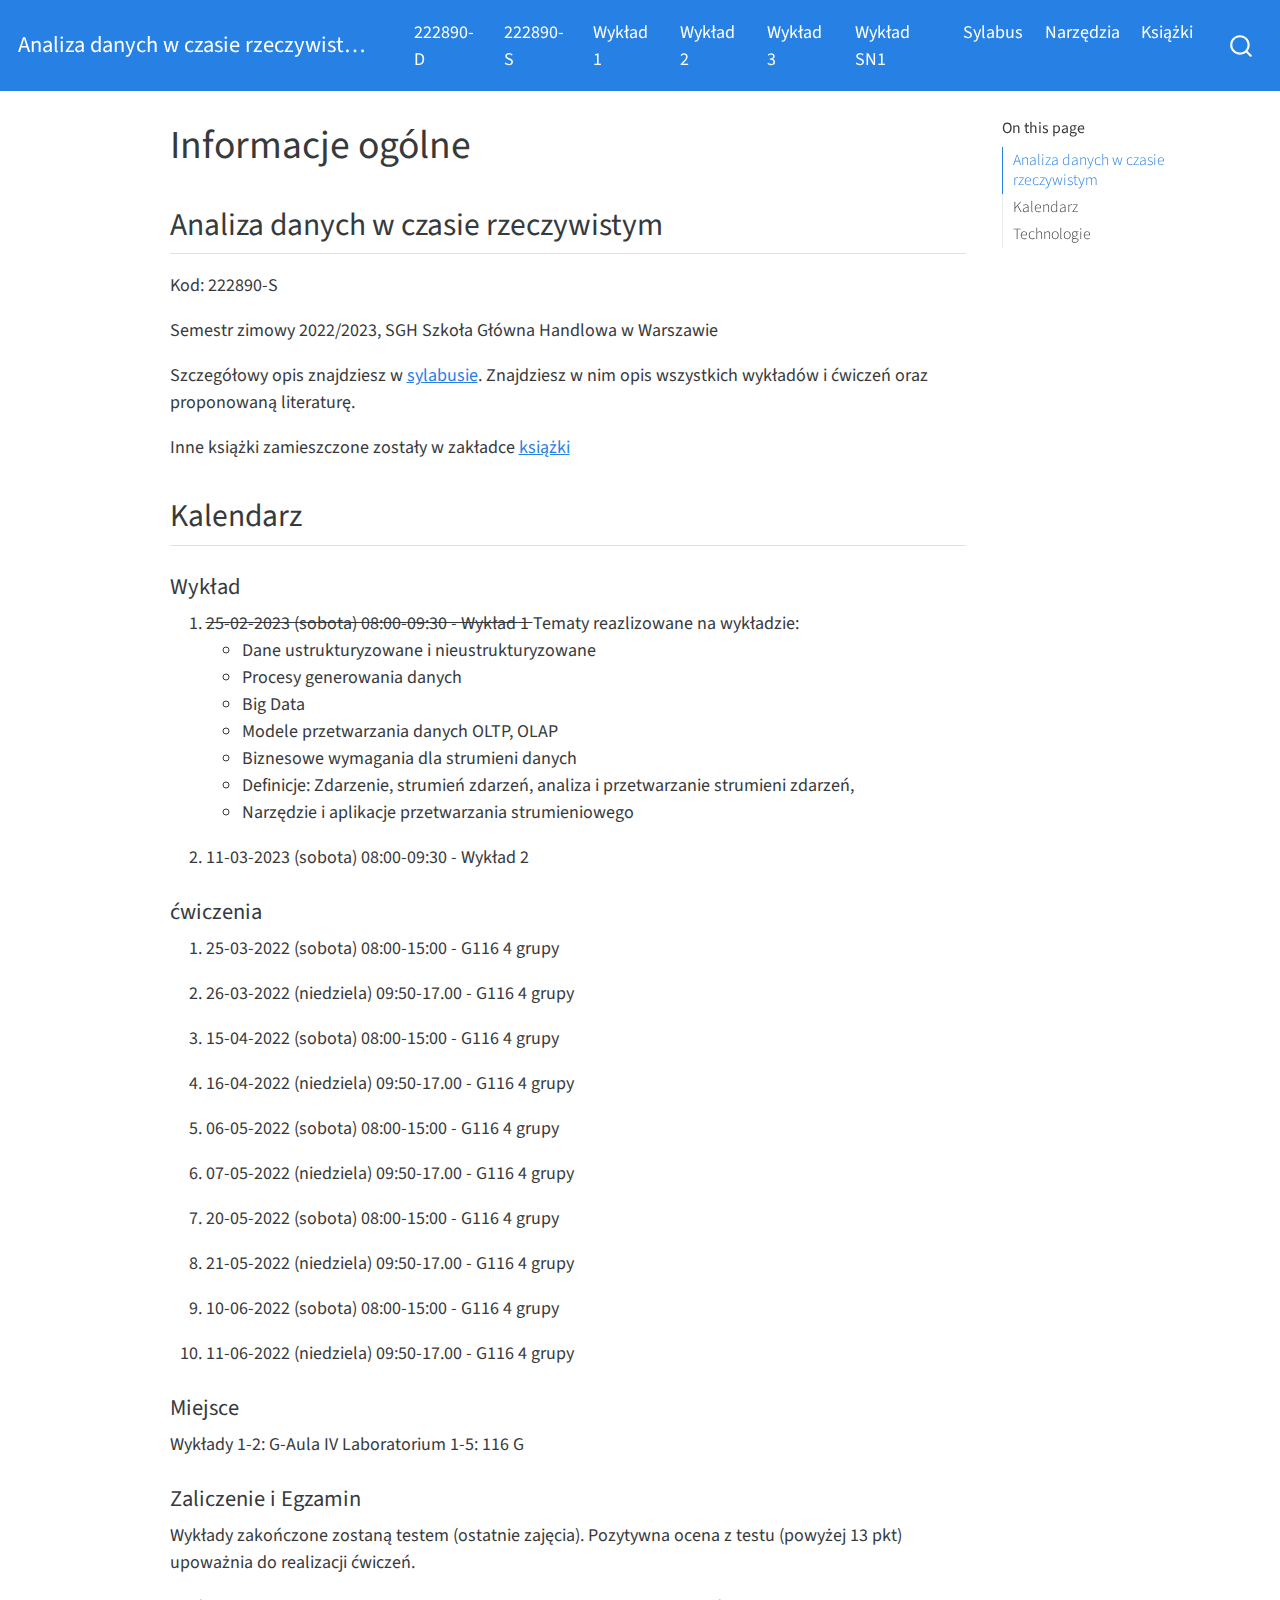
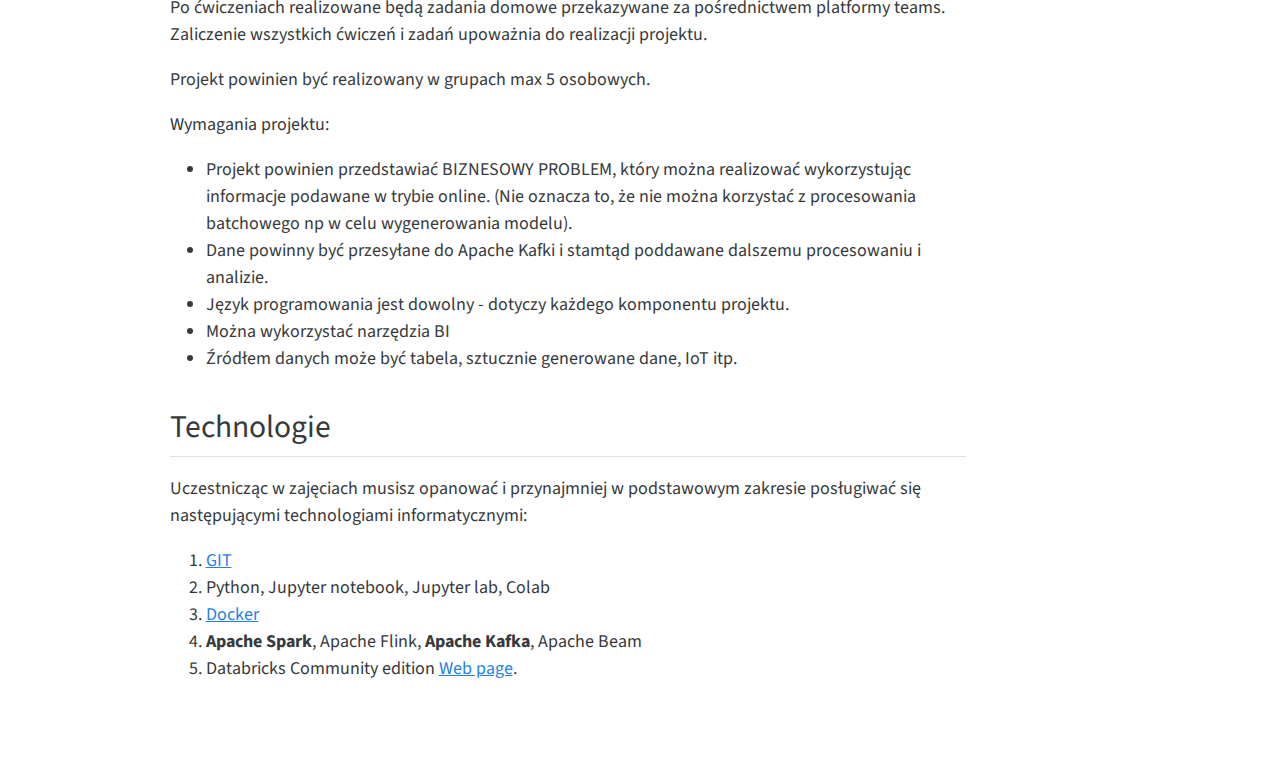
==== docs/indexS.html @ 3bc36400 "lecture3 i 2s" ====
<!DOCTYPE html>
<html xmlns="http://www.w3.org/1999/xhtml" lang="en" xml:lang="en"><head>

<meta charset="utf-8">
<meta name="generator" content="quarto-1.2.335">

<meta name="viewport" content="width=device-width, initial-scale=1.0, user-scalable=yes">


<title>Analiza danych w czasie rzeczywistym - Informacje ogólne</title>
<style>
code{white-space: pre-wrap;}
span.smallcaps{font-variant: small-caps;}
div.columns{display: flex; gap: min(4vw, 1.5em);}
div.column{flex: auto; overflow-x: auto;}
div.hanging-indent{margin-left: 1.5em; text-indent: -1.5em;}
ul.task-list{list-style: none;}
ul.task-list li input[type="checkbox"] {
  width: 0.8em;
  margin: 0 0.8em 0.2em -1.6em;
  vertical-align: middle;
}
</style>


<script src="site_libs/quarto-nav/quarto-nav.js"></script>
<script src="site_libs/quarto-nav/headroom.min.js"></script>
<script src="site_libs/clipboard/clipboard.min.js"></script>
<script src="site_libs/quarto-search/autocomplete.umd.js"></script>
<script src="site_libs/quarto-search/fuse.min.js"></script>
<script src="site_libs/quarto-search/quarto-search.js"></script>
<meta name="quarto:offset" content="./">
<script src="site_libs/quarto-html/quarto.js"></script>
<script src="site_libs/quarto-html/popper.min.js"></script>
<script src="site_libs/quarto-html/tippy.umd.min.js"></script>
<script src="site_libs/quarto-html/anchor.min.js"></script>
<link href="site_libs/quarto-html/tippy.css" rel="stylesheet">
<link href="site_libs/quarto-html/quarto-syntax-highlighting.css" rel="stylesheet" id="quarto-text-highlighting-styles">
<script src="site_libs/bootstrap/bootstrap.min.js"></script>
<link href="site_libs/bootstrap/bootstrap-icons.css" rel="stylesheet">
<link href="site_libs/bootstrap/bootstrap.min.css" rel="stylesheet" id="quarto-bootstrap" data-mode="light">
<script id="quarto-search-options" type="application/json">{
  "location": "navbar",
  "copy-button": false,
  "collapse-after": 3,
  "panel-placement": "end",
  "type": "overlay",
  "limit": 20,
  "language": {
    "search-no-results-text": "No results",
    "search-matching-documents-text": "matching documents",
    "search-copy-link-title": "Copy link to search",
    "search-hide-matches-text": "Hide additional matches",
    "search-more-match-text": "more match in this document",
    "search-more-matches-text": "more matches in this document",
    "search-clear-button-title": "Clear",
    "search-detached-cancel-button-title": "Cancel",
    "search-submit-button-title": "Submit"
  }
}</script>


<link rel="stylesheet" href="style.css">
</head>

<body class="nav-fixed">

<div id="quarto-search-results"></div>
  <header id="quarto-header" class="headroom fixed-top">
    <nav class="navbar navbar-expand-lg navbar-dark ">
      <div class="navbar-container container-fluid">
      <div class="navbar-brand-container">
    <a class="navbar-brand" href="./index.html">
    <span class="navbar-title">Analiza danych w czasie rzeczywistym</span>
    </a>
  </div>
          <button class="navbar-toggler" type="button" data-bs-toggle="collapse" data-bs-target="#navbarCollapse" aria-controls="navbarCollapse" aria-expanded="false" aria-label="Toggle navigation" onclick="if (window.quartoToggleHeadroom) { window.quartoToggleHeadroom(); }">
  <span class="navbar-toggler-icon"></span>
</button>
          <div class="collapse navbar-collapse" id="navbarCollapse">
            <ul class="navbar-nav navbar-nav-scroll me-auto">
  <li class="nav-item">
    <a class="nav-link" href="./index.html">
 <span class="menu-text">222890-D</span></a>
  </li>  
  <li class="nav-item">
    <a class="nav-link active" href="./indexS.html" aria-current="page">
 <span class="menu-text">222890-S</span></a>
  </li>  
  <li class="nav-item">
    <a class="nav-link" href="./wyklad1.html">
 <span class="menu-text">Wykład 1</span></a>
  </li>  
  <li class="nav-item">
    <a class="nav-link" href="./wyklad2.html">
 <span class="menu-text">Wykład 2</span></a>
  </li>  
  <li class="nav-item">
    <a class="nav-link" href="./wyklad3.html">
 <span class="menu-text">Wykład 3</span></a>
  </li>  
  <li class="nav-item">
    <a class="nav-link" href="./wyklad1S.html">
 <span class="menu-text">Wykład SN1</span></a>
  </li>  
  <li class="nav-item">
    <a class="nav-link" href="./sylabus.html">
 <span class="menu-text">Sylabus</span></a>
  </li>  
  <li class="nav-item">
    <a class="nav-link" href="./info.html">
 <span class="menu-text">Narzędzia</span></a>
  </li>  
  <li class="nav-item">
    <a class="nav-link" href="./ksiazki.html">
 <span class="menu-text">Książki</span></a>
  </li>  
</ul>
              <div id="quarto-search" class="" title="Search"></div>
          </div> <!-- /navcollapse -->
      </div> <!-- /container-fluid -->
    </nav>
</header>
<!-- content -->
<div id="quarto-content" class="quarto-container page-columns page-rows-contents page-layout-article page-navbar">
<!-- sidebar -->
<!-- margin-sidebar -->
    <div id="quarto-margin-sidebar" class="sidebar margin-sidebar">
        <nav id="TOC" role="doc-toc" class="toc-active">
    <h2 id="toc-title">On this page</h2>
   
  <ul>
  <li><a href="#analiza-danych-w-czasie-rzeczywistym" id="toc-analiza-danych-w-czasie-rzeczywistym" class="nav-link active" data-scroll-target="#analiza-danych-w-czasie-rzeczywistym">Analiza danych w czasie rzeczywistym</a></li>
  <li><a href="#kalendarz" id="toc-kalendarz" class="nav-link" data-scroll-target="#kalendarz">Kalendarz</a></li>
  <li><a href="#technologie" id="toc-technologie" class="nav-link" data-scroll-target="#technologie">Technologie</a></li>
  </ul>
</nav>
    </div>
<!-- main -->
<main class="content" id="quarto-document-content">

<header id="title-block-header" class="quarto-title-block default">
<div class="quarto-title">
<h1 class="title">Informacje ogólne</h1>
</div>



<div class="quarto-title-meta">

    
  
    
  </div>
  

</header>

<section id="analiza-danych-w-czasie-rzeczywistym" class="level2">
<h2 class="anchored" data-anchor-id="analiza-danych-w-czasie-rzeczywistym">Analiza danych w czasie rzeczywistym</h2>
<p>Kod: 222890-S</p>
<p>Semestr zimowy 2022/2023, SGH Szkoła Główna Handlowa w Warszawie</p>
<p>Szczegółowy opis znajdziesz w <a href="./RTA_2023/sylabus">sylabusie</a>. Znajdziesz w nim opis wszystkich wykładów i ćwiczeń oraz proponowaną literaturę.</p>
<p>Inne książki zamieszczone zostały w zakładce <a href="./RTA_2023/ksiazki">książki</a></p>
</section>
<section id="kalendarz" class="level2">
<h2 class="anchored" data-anchor-id="kalendarz">Kalendarz</h2>
<section id="wykład" class="level4">
<h4 class="anchored" data-anchor-id="wykład">Wykład</h4>
<ol type="1">
<li><del>
25-02-2023 (sobota) 08:00-09:30 - Wykład 1
</del>
Tematy reazlizowane na wykładzie:
<ul>
<li>Dane ustrukturyzowane i nieustrukturyzowane</li>
<li>Procesy generowania danych</li>
<li>Big Data</li>
<li>Modele przetwarzania danych OLTP, OLAP</li>
<li>Biznesowe wymagania dla strumieni danych</li>
<li>Definicje: Zdarzenie, strumień zdarzeń, analiza i przetwarzanie strumieni zdarzeń,</li>
<li>Narzędzie i aplikacje przetwarzania strumieniowego</li>
</ul></li>
<li>11-03-2023 (sobota) 08:00-09:30 - Wykład 2</li>
</ol>
</section>
<section id="ćwiczenia" class="level4">
<h4 class="anchored" data-anchor-id="ćwiczenia">ćwiczenia</h4>
<ol type="1">
<li><p>25-03-2022 (sobota) 08:00-15:00 - G116 4 grupy</p></li>
<li><p>26-03-2022 (niedziela) 09:50-17.00 - G116 4 grupy</p></li>
<li><p>15-04-2022 (sobota) 08:00-15:00 - G116 4 grupy</p></li>
<li><p>16-04-2022 (niedziela) 09:50-17.00 - G116 4 grupy</p></li>
<li><p>06-05-2022 (sobota) 08:00-15:00 - G116 4 grupy</p></li>
<li><p>07-05-2022 (niedziela) 09:50-17.00 - G116 4 grupy</p></li>
<li><p>20-05-2022 (sobota) 08:00-15:00 - G116 4 grupy</p></li>
<li><p>21-05-2022 (niedziela) 09:50-17.00 - G116 4 grupy</p></li>
<li><p>10-06-2022 (sobota) 08:00-15:00 - G116 4 grupy</p></li>
<li><p>11-06-2022 (niedziela) 09:50-17.00 - G116 4 grupy</p></li>
</ol>
</section>
<section id="miejsce" class="level4">
<h4 class="anchored" data-anchor-id="miejsce">Miejsce</h4>
<p>Wykłady 1-2: G-Aula IV Laboratorium 1-5: 116 G</p>
</section>
<section id="zaliczenie-i-egzamin" class="level4">
<h4 class="anchored" data-anchor-id="zaliczenie-i-egzamin">Zaliczenie i Egzamin</h4>
<p>Wykłady zakończone zostaną testem (ostatnie zajęcia). Pozytywna ocena z testu (powyżej 13 pkt) upoważnia do realizacji ćwiczeń.</p>
<p>Po ćwiczeniach realizowane będą zadania domowe przekazywane za pośrednictwem platformy teams.<br>
Zaliczenie wszystkich ćwiczeń i zadań upoważnia do realizacji projektu.</p>
<p>Projekt powinien być realizowany w grupach max 5 osobowych.</p>
<p>Wymagania projektu:</p>
<ul>
<li>Projekt powinien przedstawiać BIZNESOWY PROBLEM, który można realizować wykorzystując informacje podawane w trybie online. (Nie oznacza to, że nie można korzystać z procesowania batchowego np w celu wygenerowania modelu).</li>
<li>Dane powinny być przesyłane do Apache Kafki i stamtąd poddawane dalszemu procesowaniu i analizie.</li>
<li>Język programowania jest dowolny - dotyczy każdego komponentu projektu.</li>
<li>Można wykorzystać narzędzia BI</li>
<li>Źródłem danych może być tabela, sztucznie generowane dane, IoT itp.</li>
</ul>
</section>
</section>
<section id="technologie" class="level2">
<h2 class="anchored" data-anchor-id="technologie">Technologie</h2>
<p>Uczestnicząc w zajęciach musisz opanować i przynajmniej w podstawowym zakresie posługiwać się następującymi technologiami informatycznymi:</p>
<ol type="1">
<li><a href="https://sebkaz-teaching.github.io/RTA_2023/info/">GIT</a></li>
<li>Python, Jupyter notebook, Jupyter lab, Colab</li>
<li><a href="https://sebkaz-teaching.github.io/RTA_2023/info/">Docker</a></li>
<li><strong>Apache Spark</strong>, Apache Flink, <strong>Apache Kafka</strong>, Apache Beam</li>
<li>Databricks Community edition <a href="https://community.cloud.databricks.com/login.html">Web page</a>.</li>
</ol>


</section>

</main> <!-- /main -->
<script id="quarto-html-after-body" type="application/javascript">
window.document.addEventListener("DOMContentLoaded", function (event) {
  const toggleBodyColorMode = (bsSheetEl) => {
    const mode = bsSheetEl.getAttribute("data-mode");
    const bodyEl = window.document.querySelector("body");
    if (mode === "dark") {
      bodyEl.classList.add("quarto-dark");
      bodyEl.classList.remove("quarto-light");
    } else {
      bodyEl.classList.add("quarto-light");
      bodyEl.classList.remove("quarto-dark");
    }
  }
  const toggleBodyColorPrimary = () => {
    const bsSheetEl = window.document.querySelector("link#quarto-bootstrap");
    if (bsSheetEl) {
      toggleBodyColorMode(bsSheetEl);
    }
  }
  toggleBodyColorPrimary();  
  const icon = "";
  const anchorJS = new window.AnchorJS();
  anchorJS.options = {
    placement: 'right',
    icon: icon
  };
  anchorJS.add('.anchored');
  const clipboard = new window.ClipboardJS('.code-copy-button', {
    target: function(trigger) {
      return trigger.previousElementSibling;
    }
  });
  clipboard.on('success', function(e) {
    // button target
    const button = e.trigger;
    // don't keep focus
    button.blur();
    // flash "checked"
    button.classList.add('code-copy-button-checked');
    var currentTitle = button.getAttribute("title");
    button.setAttribute("title", "Copied!");
    let tooltip;
    if (window.bootstrap) {
      button.setAttribute("data-bs-toggle", "tooltip");
      button.setAttribute("data-bs-placement", "left");
      button.setAttribute("data-bs-title", "Copied!");
      tooltip = new bootstrap.Tooltip(button, 
        { trigger: "manual", 
          customClass: "code-copy-button-tooltip",
          offset: [0, -8]});
      tooltip.show();    
    }
    setTimeout(function() {
      if (tooltip) {
        tooltip.hide();
        button.removeAttribute("data-bs-title");
        button.removeAttribute("data-bs-toggle");
        button.removeAttribute("data-bs-placement");
      }
      button.setAttribute("title", currentTitle);
      button.classList.remove('code-copy-button-checked');
    }, 1000);
    // clear code selection
    e.clearSelection();
  });
  function tippyHover(el, contentFn) {
    const config = {
      allowHTML: true,
      content: contentFn,
      maxWidth: 500,
      delay: 100,
      arrow: false,
      appendTo: function(el) {
          return el.parentElement;
      },
      interactive: true,
      interactiveBorder: 10,
      theme: 'quarto',
      placement: 'bottom-start'
    };
    window.tippy(el, config); 
  }
  const noterefs = window.document.querySelectorAll('a[role="doc-noteref"]');
  for (var i=0; i<noterefs.length; i++) {
    const ref = noterefs[i];
    tippyHover(ref, function() {
      // use id or data attribute instead here
      let href = ref.getAttribute('data-footnote-href') || ref.getAttribute('href');
      try { href = new URL(href).hash; } catch {}
      const id = href.replace(/^#\/?/, "");
      const note = window.document.getElementById(id);
      return note.innerHTML;
    });
  }
  const findCites = (el) => {
    const parentEl = el.parentElement;
    if (parentEl) {
      const cites = parentEl.dataset.cites;
      if (cites) {
        return {
          el,
          cites: cites.split(' ')
        };
      } else {
        return findCites(el.parentElement)
      }
    } else {
      return undefined;
    }
  };
  var bibliorefs = window.document.querySelectorAll('a[role="doc-biblioref"]');
  for (var i=0; i<bibliorefs.length; i++) {
    const ref = bibliorefs[i];
    const citeInfo = findCites(ref);
    if (citeInfo) {
      tippyHover(citeInfo.el, function() {
        var popup = window.document.createElement('div');
        citeInfo.cites.forEach(function(cite) {
          var citeDiv = window.document.createElement('div');
          citeDiv.classList.add('hanging-indent');
          citeDiv.classList.add('csl-entry');
          var biblioDiv = window.document.getElementById('ref-' + cite);
          if (biblioDiv) {
            citeDiv.innerHTML = biblioDiv.innerHTML;
          }
          popup.appendChild(citeDiv);
        });
        return popup.innerHTML;
      });
    }
  }
});
</script>
</div> <!-- /content -->



</body></html>
---- docs/site_libs/quarto-html/tippy.css ----
.tippy-box[data-animation=fade][data-state=hidden]{opacity:0}[data-tippy-root]{max-width:calc(100vw - 10px)}.tippy-box{position:relative;background-color:#333;color:#fff;border-radius:4px;font-size:14px;line-height:1.4;white-space:normal;outline:0;transition-property:transform,visibility,opacity}.tippy-box[data-placement^=top]>.tippy-arrow{bottom:0}.tippy-box[data-placement^=top]>.tippy-arrow:before{bottom:-7px;left:0;border-width:8px 8px 0;border-top-color:initial;transform-origin:center top}.tippy-box[data-placement^=bottom]>.tippy-arrow{top:0}.tippy-box[data-placement^=bottom]>.tippy-arrow:before{top:-7px;left:0;border-width:0 8px 8px;border-bottom-color:initial;transform-origin:center bottom}.tippy-box[data-placement^=left]>.tippy-arrow{right:0}.tippy-box[data-placement^=left]>.tippy-arrow:before{border-width:8px 0 8px 8px;border-left-color:initial;right:-7px;transform-origin:center left}.tippy-box[data-placement^=right]>.tippy-arrow{left:0}.tippy-box[data-placement^=right]>.tippy-arrow:before{left:-7px;border-width:8px 8px 8px 0;border-right-color:initial;transform-origin:center right}.tippy-box[data-inertia][data-state=visible]{transition-timing-function:cubic-bezier(.54,1.5,.38,1.11)}.tippy-arrow{width:16px;height:16px;color:#333}.tippy-arrow:before{content:"";position:absolute;border-color:transparent;border-style:solid}.tippy-content{position:relative;padding:5px 9px;z-index:1}
---- docs/site_libs/quarto-html/quarto-syntax-highlighting.css ----
/* quarto syntax highlight colors */
:root {
  --quarto-hl-ot-color: #003B4F;
  --quarto-hl-at-color: #657422;
  --quarto-hl-ss-color: #20794D;
  --quarto-hl-an-color: #5E5E5E;
  --quarto-hl-fu-color: #4758AB;
  --quarto-hl-st-color: #20794D;
  --quarto-hl-cf-color: #003B4F;
  --quarto-hl-op-color: #5E5E5E;
  --quarto-hl-er-color: #AD0000;
  --quarto-hl-bn-color: #AD0000;
  --quarto-hl-al-color: #AD0000;
  --quarto-hl-va-color: #111111;
  --quarto-hl-bu-color: inherit;
  --quarto-hl-ex-color: inherit;
  --quarto-hl-pp-color: #AD0000;
  --quarto-hl-in-color: #5E5E5E;
  --quarto-hl-vs-color: #20794D;
  --quarto-hl-wa-color: #5E5E5E;
  --quarto-hl-do-color: #5E5E5E;
  --quarto-hl-im-color: #00769E;
  --quarto-hl-ch-color: #20794D;
  --quarto-hl-dt-color: #AD0000;
  --quarto-hl-fl-color: #AD0000;
  --quarto-hl-co-color: #5E5E5E;
  --quarto-hl-cv-color: #5E5E5E;
  --quarto-hl-cn-color: #8f5902;
  --quarto-hl-sc-color: #5E5E5E;
  --quarto-hl-dv-color: #AD0000;
  --quarto-hl-kw-color: #003B4F;
}

/* other quarto variables */
:root {
  --quarto-font-monospace: SFMono-Regular, Menlo, Monaco, Consolas, "Liberation Mono", "Courier New", monospace;
}

pre > code.sourceCode > span {
  color: #003B4F;
}

code span {
  color: #003B4F;
}

code.sourceCode > span {
  color: #003B4F;
}

div.sourceCode,
div.sourceCode pre.sourceCode {
  color: #003B4F;
}

code span.ot {
  color: #003B4F;
}

code span.at {
  color: #657422;
}

code span.ss {
  color: #20794D;
}

code span.an {
  color: #5E5E5E;
}

code span.fu {
  color: #4758AB;
}

code span.st {
  color: #20794D;
}

code span.cf {
  color: #003B4F;
}

code span.op {
  color: #5E5E5E;
}

code span.er {
  color: #AD0000;
}

code span.bn {
  color: #AD0000;
}

code span.al {
  color: #AD0000;
}

code span.va {
  color: #111111;
}

code span.pp {
  color: #AD0000;
}

code span.in {
  color: #5E5E5E;
}

code span.vs {
  color: #20794D;
}

code span.wa {
  color: #5E5E5E;
  font-style: italic;
}

code span.do {
  color: #5E5E5E;
  font-style: italic;
}

code span.im {
  color: #00769E;
}

code span.ch {
  color: #20794D;
}

code span.dt {
  color: #AD0000;
}

code span.fl {
  color: #AD0000;
}

code span.co {
  color: #5E5E5E;
}

code span.cv {
  color: #5E5E5E;
  font-style: italic;
}

code span.cn {
  color: #8f5902;
}

code span.sc {
  color: #5E5E5E;
}

code span.dv {
  color: #AD0000;
}

code span.kw {
  color: #003B4F;
}

.prevent-inlining {
  content: "</";
}

/*# sourceMappingURL=debc5d5d77c3f9108843748ff7464032.css.map */
---- docs/style.css ----
.center{
    margin: 0!important;
    max-width: 60%;
    max-height: 60%;
  }
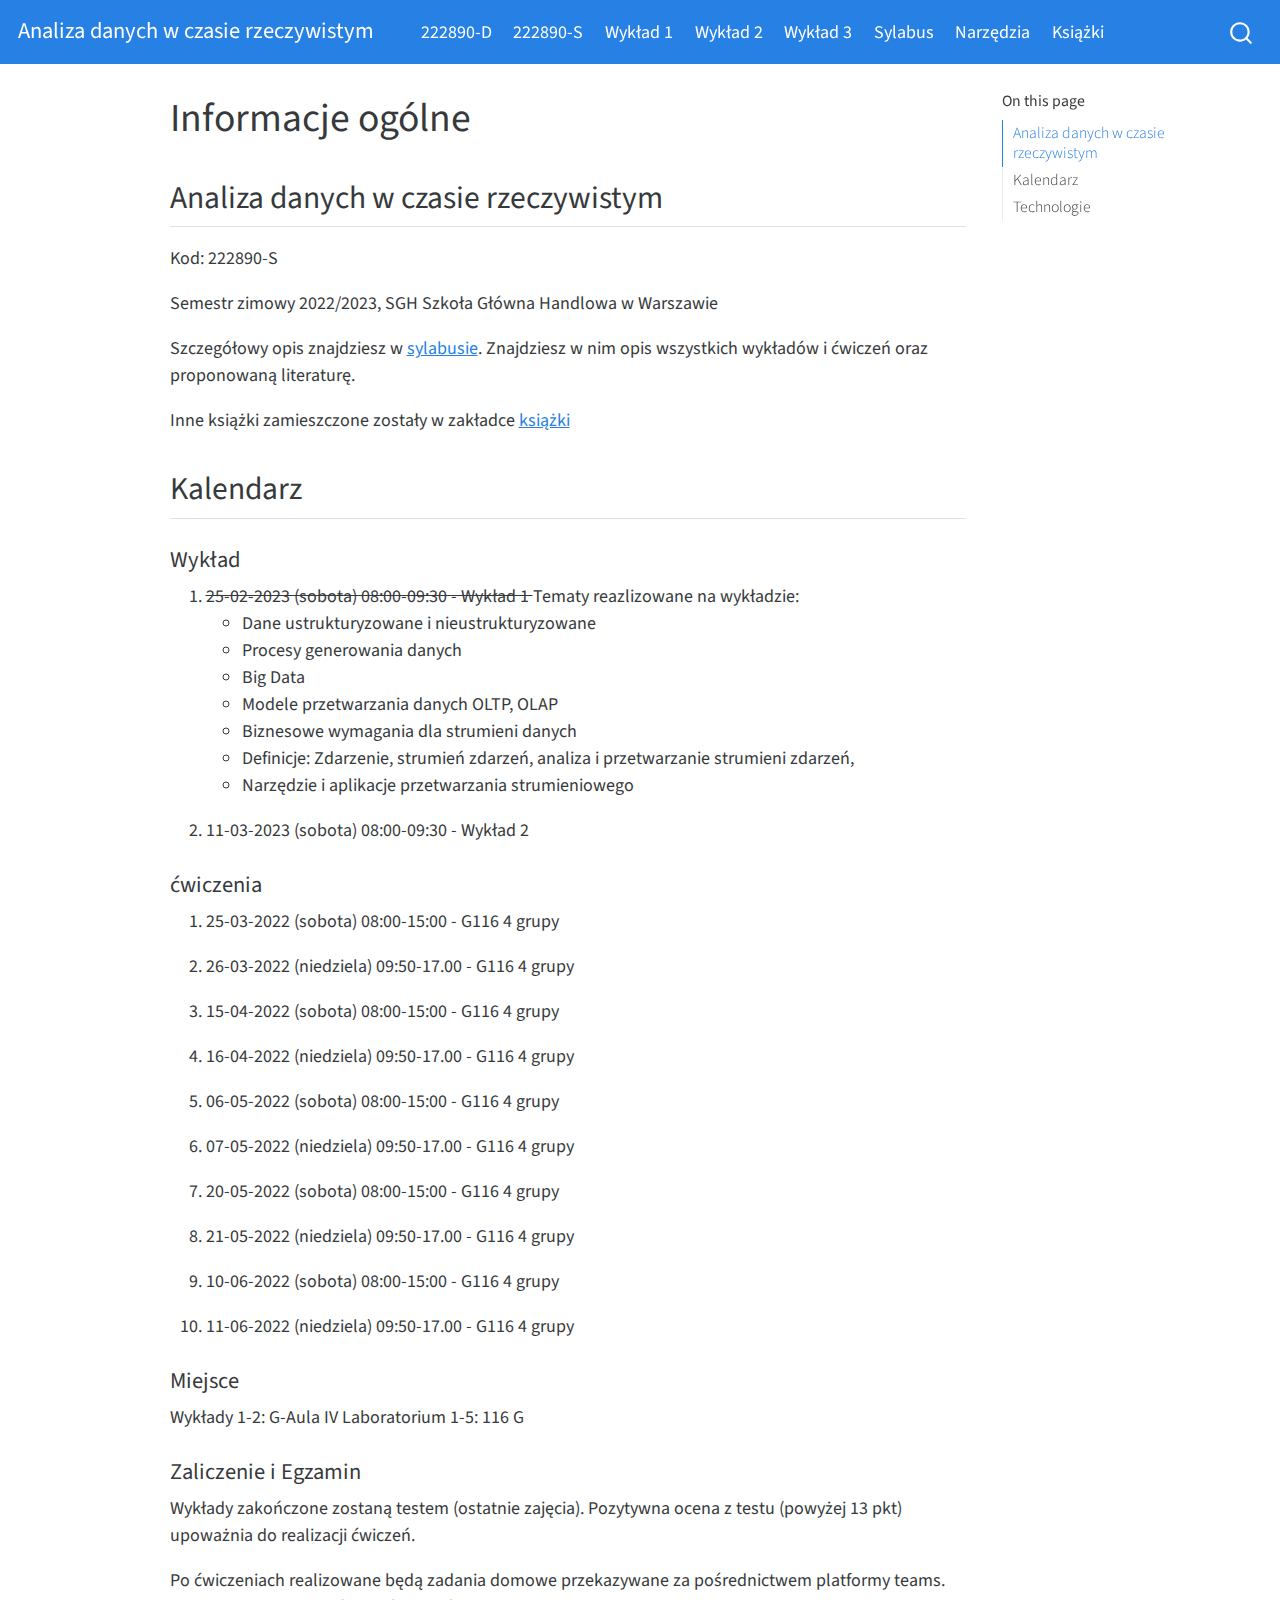
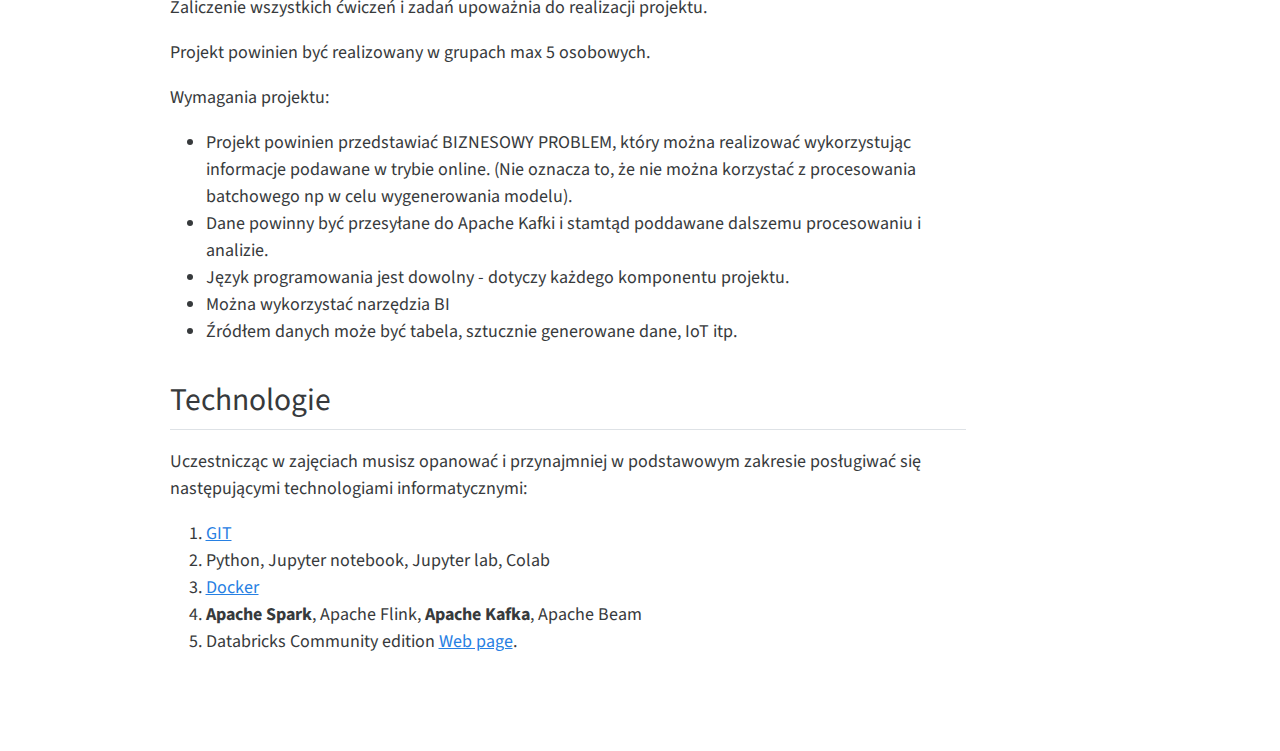
==== commit 006b5d84: "lecture3 i 2s" ====
--- a/docs/indexS.html
+++ b/docs/indexS.html
@@ -100,10 +100,6 @@
  <span class="menu-text">Wykład 3</span></a>
   </li>  
   <li class="nav-item">
-    <a class="nav-link" href="./wyklad1S.html">
- <span class="menu-text">Wykład SN1</span></a>
-  </li>  
-  <li class="nav-item">
     <a class="nav-link" href="./sylabus.html">
  <span class="menu-text">Sylabus</span></a>
   </li>  
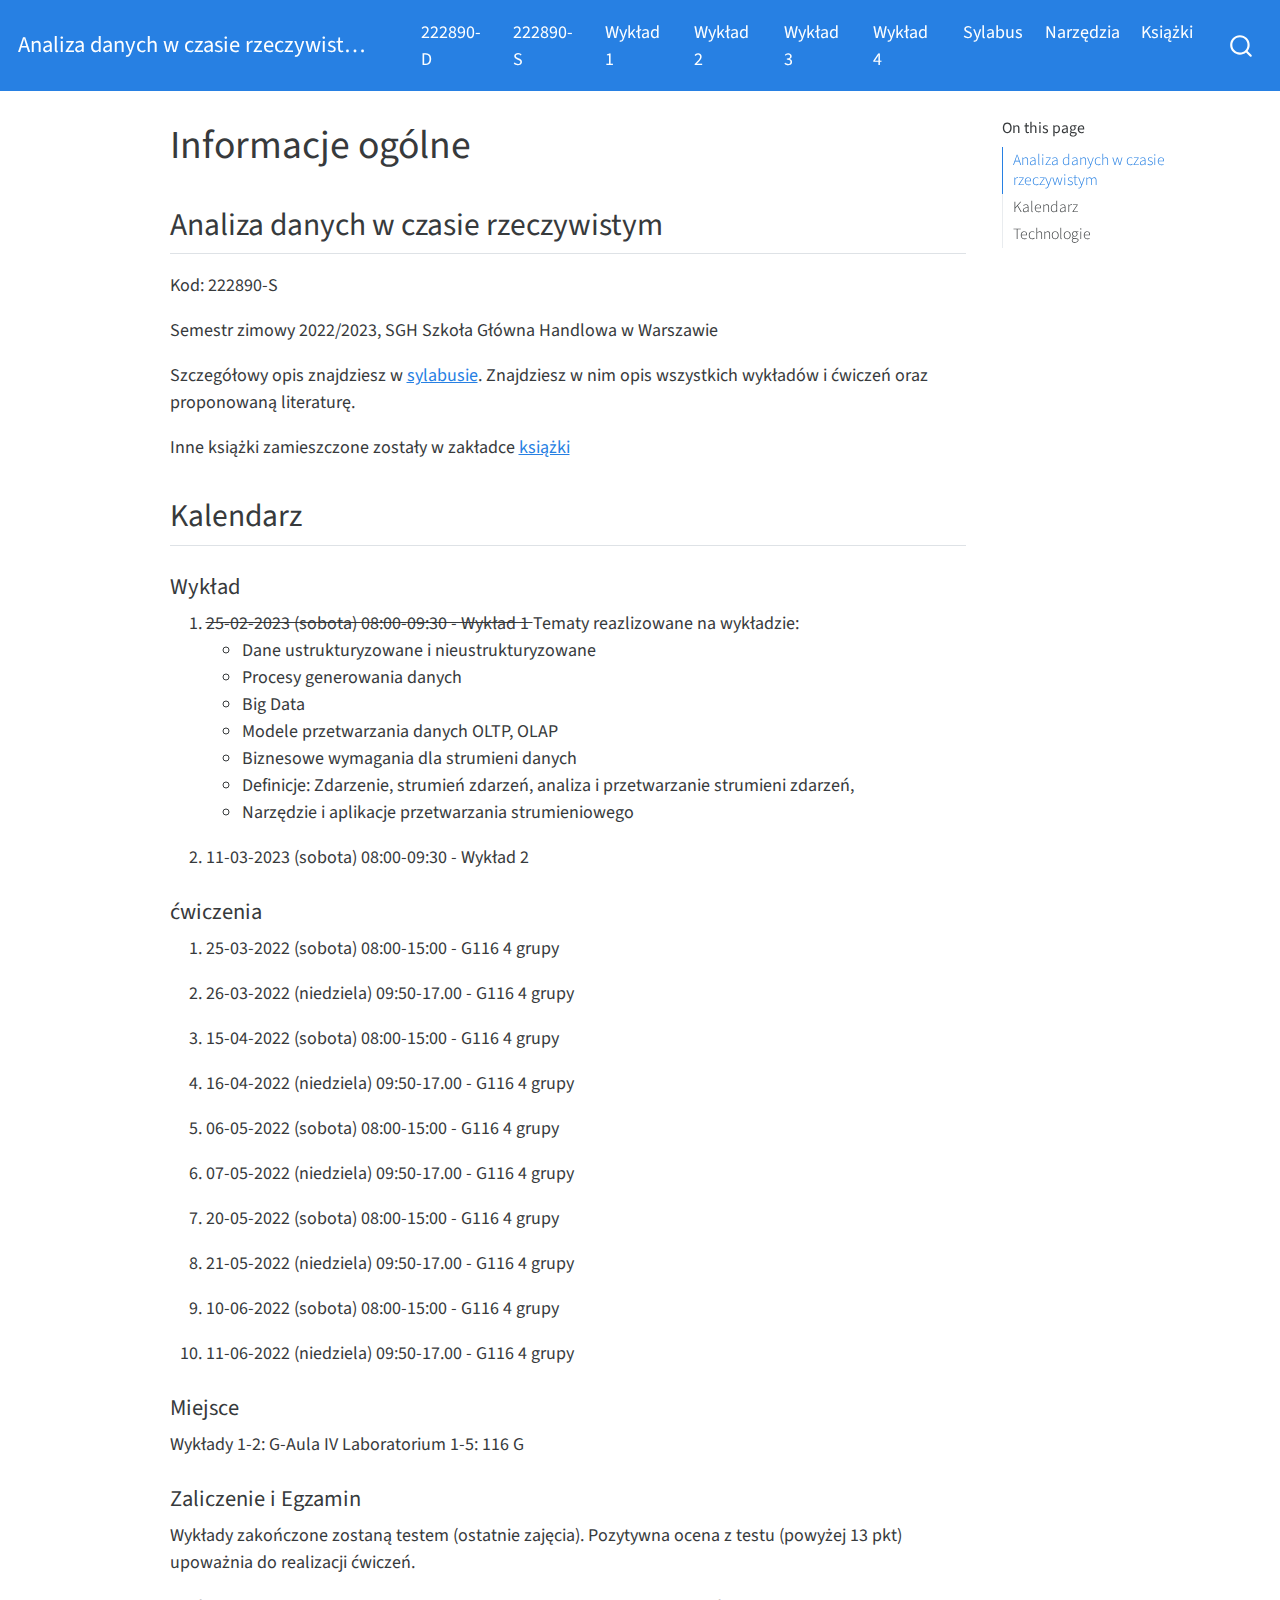
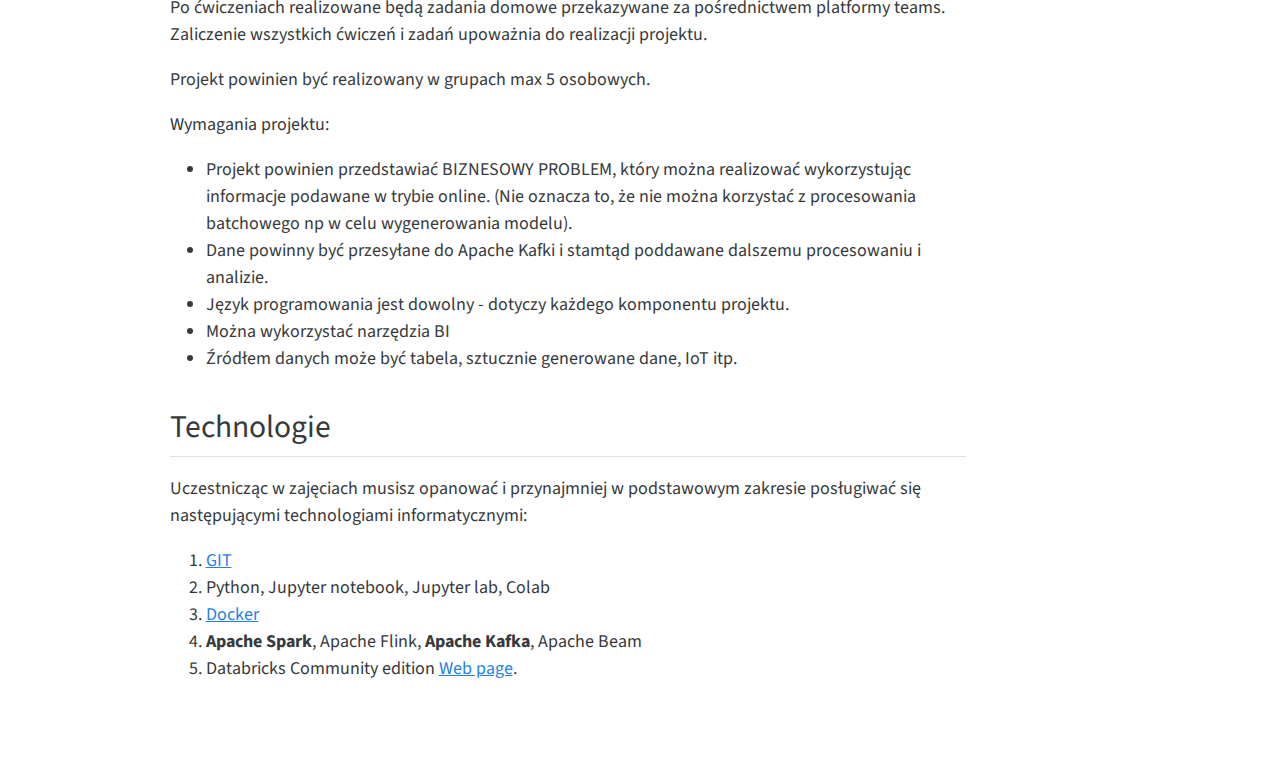
==== commit a612ae2f: "lab1" ====
--- a/docs/indexS.html
+++ b/docs/indexS.html
@@ -100,6 +100,10 @@
  <span class="menu-text">Wykład 3</span></a>
   </li>  
   <li class="nav-item">
+    <a class="nav-link" href="./wyklad4.html">
+ <span class="menu-text">Wykład 4</span></a>
+  </li>  
+  <li class="nav-item">
     <a class="nav-link" href="./sylabus.html">
  <span class="menu-text">Sylabus</span></a>
   </li>  
@@ -219,9 +223,9 @@
 <h2 class="anchored" data-anchor-id="technologie">Technologie</h2>
 <p>Uczestnicząc w zajęciach musisz opanować i przynajmniej w podstawowym zakresie posługiwać się następującymi technologiami informatycznymi:</p>
 <ol type="1">
-<li><a href="https://sebkaz-teaching.github.io/RTA_2023/info/">GIT</a></li>
+<li><a href="https://sebkaz-teaching.github.io/RTA_2023/info.html#git">GIT</a></li>
 <li>Python, Jupyter notebook, Jupyter lab, Colab</li>
-<li><a href="https://sebkaz-teaching.github.io/RTA_2023/info/">Docker</a></li>
+<li><a href="https://sebkaz-teaching.github.io/RTA_2023/info.html#docker">Docker</a></li>
 <li><strong>Apache Spark</strong>, Apache Flink, <strong>Apache Kafka</strong>, Apache Beam</li>
 <li>Databricks Community edition <a href="https://community.cloud.databricks.com/login.html">Web page</a>.</li>
 </ol>
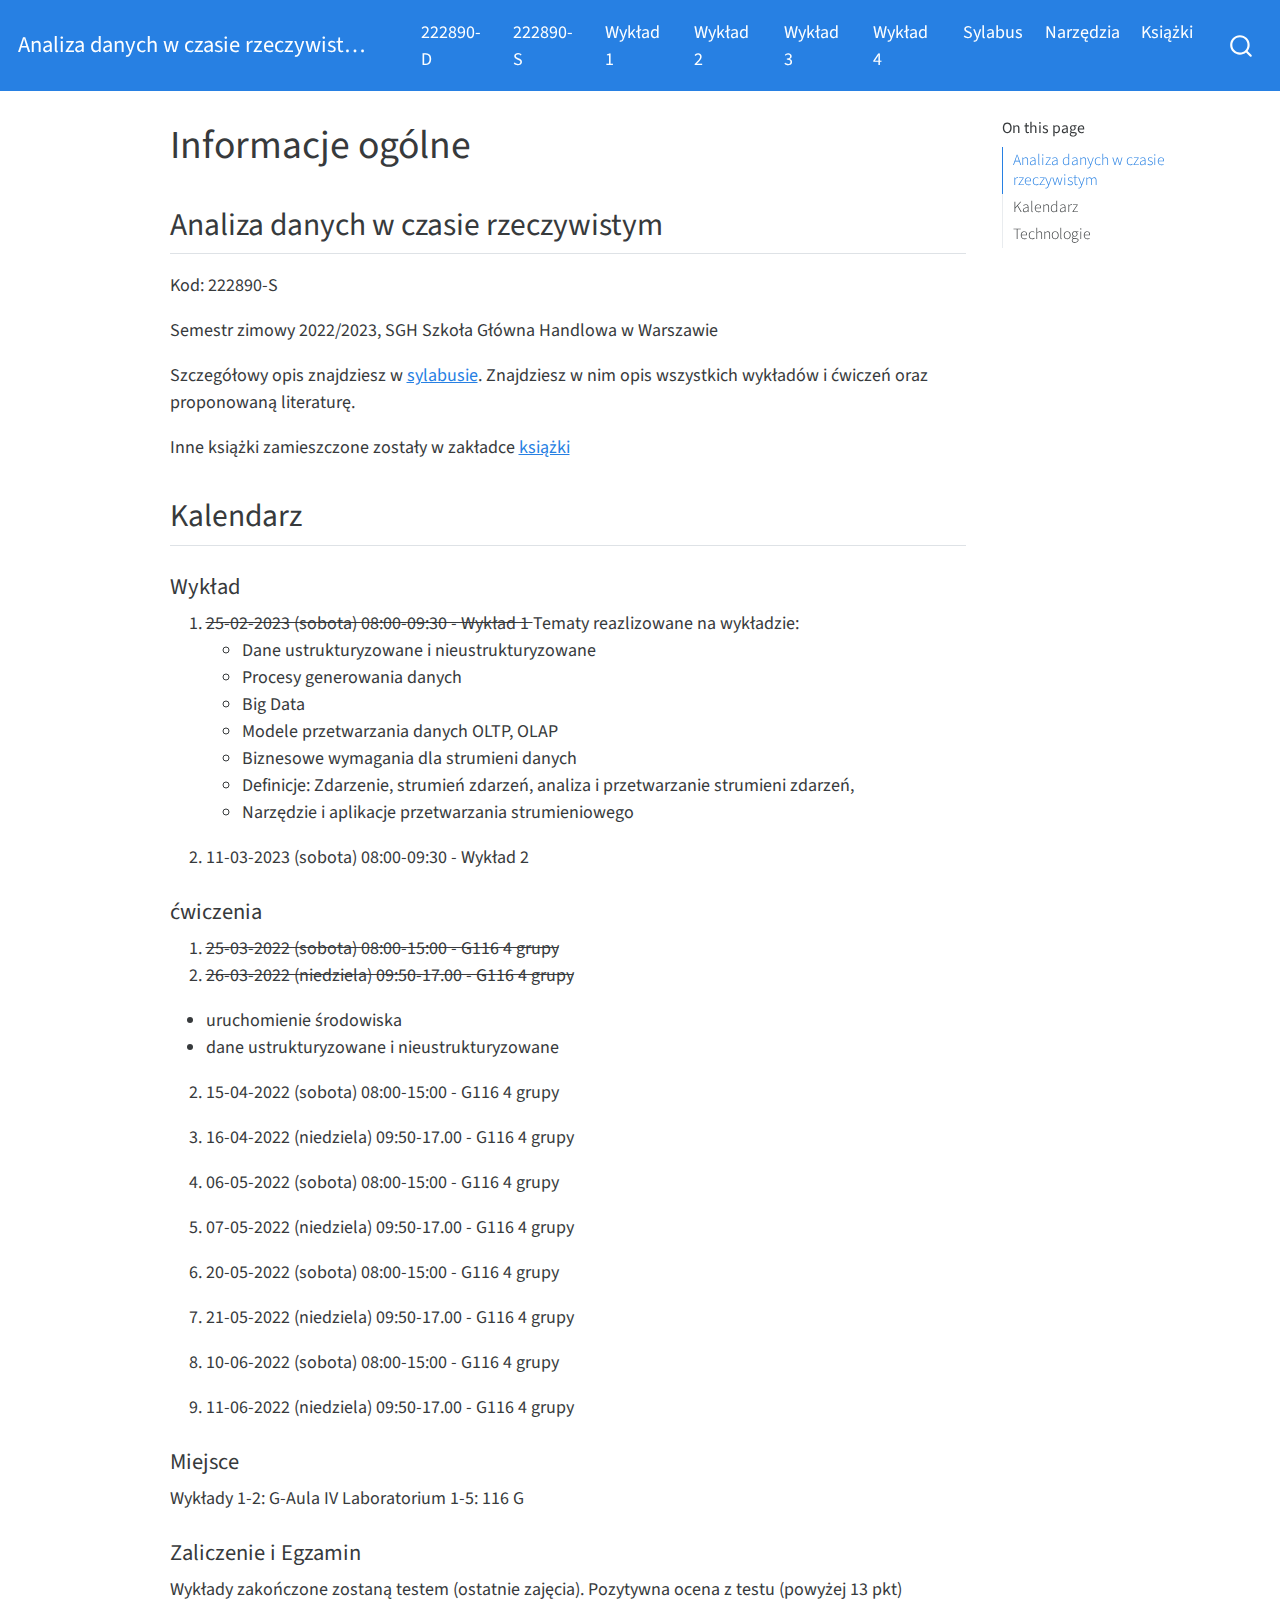
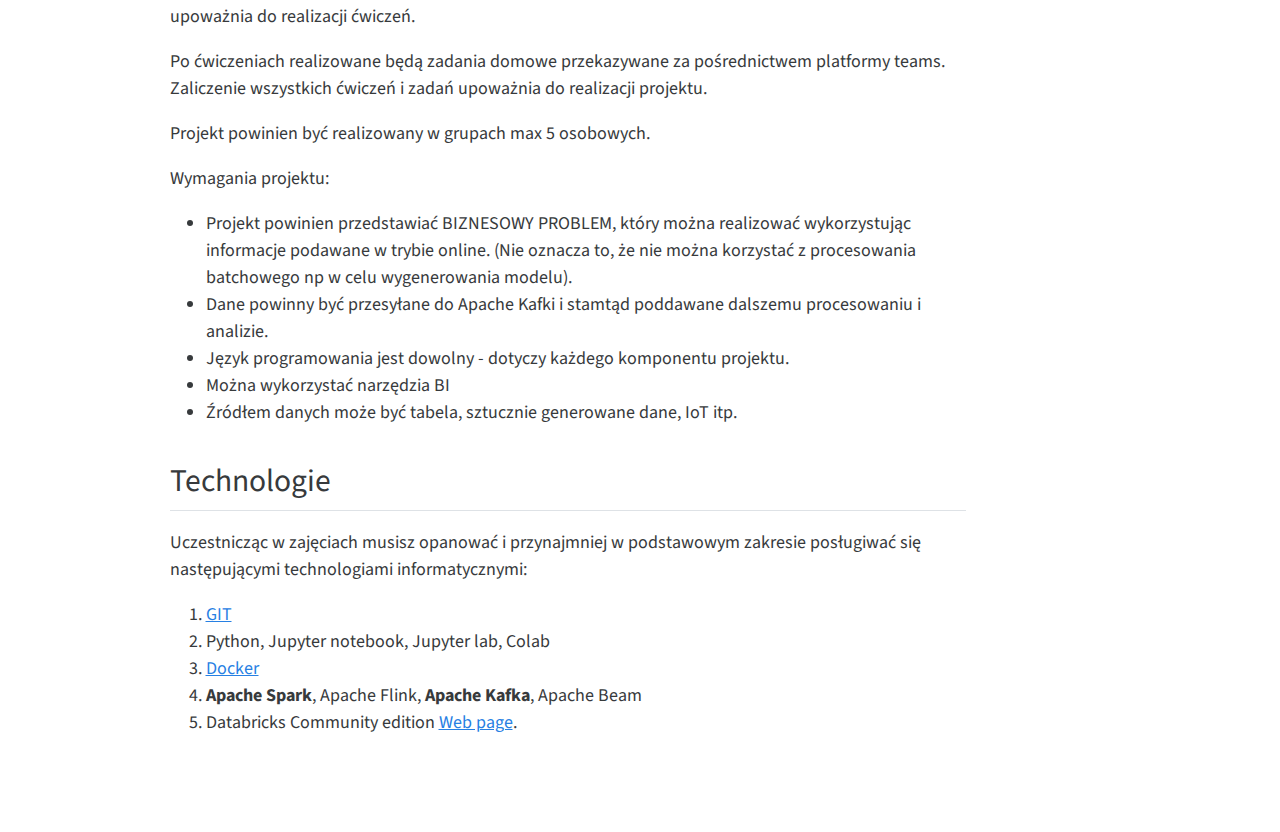
==== commit 957d2f53: "lab3" ====
--- a/docs/indexS.html
+++ b/docs/indexS.html
@@ -187,8 +187,18 @@
 <section id="ćwiczenia" class="level4">
 <h4 class="anchored" data-anchor-id="ćwiczenia">ćwiczenia</h4>
 <ol type="1">
-<li><p>25-03-2022 (sobota) 08:00-15:00 - G116 4 grupy</p></li>
-<li><p>26-03-2022 (niedziela) 09:50-17.00 - G116 4 grupy</p></li>
+<li><del>
+25-03-2022 (sobota) 08:00-15:00 - G116 4 grupy
+</del></li>
+<li><del>
+26-03-2022 (niedziela) 09:50-17.00 - G116 4 grupy
+</del></li>
+</ol>
+<ul>
+<li>uruchomienie środowiska</li>
+<li>dane ustrukturyzowane i nieustrukturyzowane</li>
+</ul>
+<ol start="2" type="1">
 <li><p>15-04-2022 (sobota) 08:00-15:00 - G116 4 grupy</p></li>
 <li><p>16-04-2022 (niedziela) 09:50-17.00 - G116 4 grupy</p></li>
 <li><p>06-05-2022 (sobota) 08:00-15:00 - G116 4 grupy</p></li>
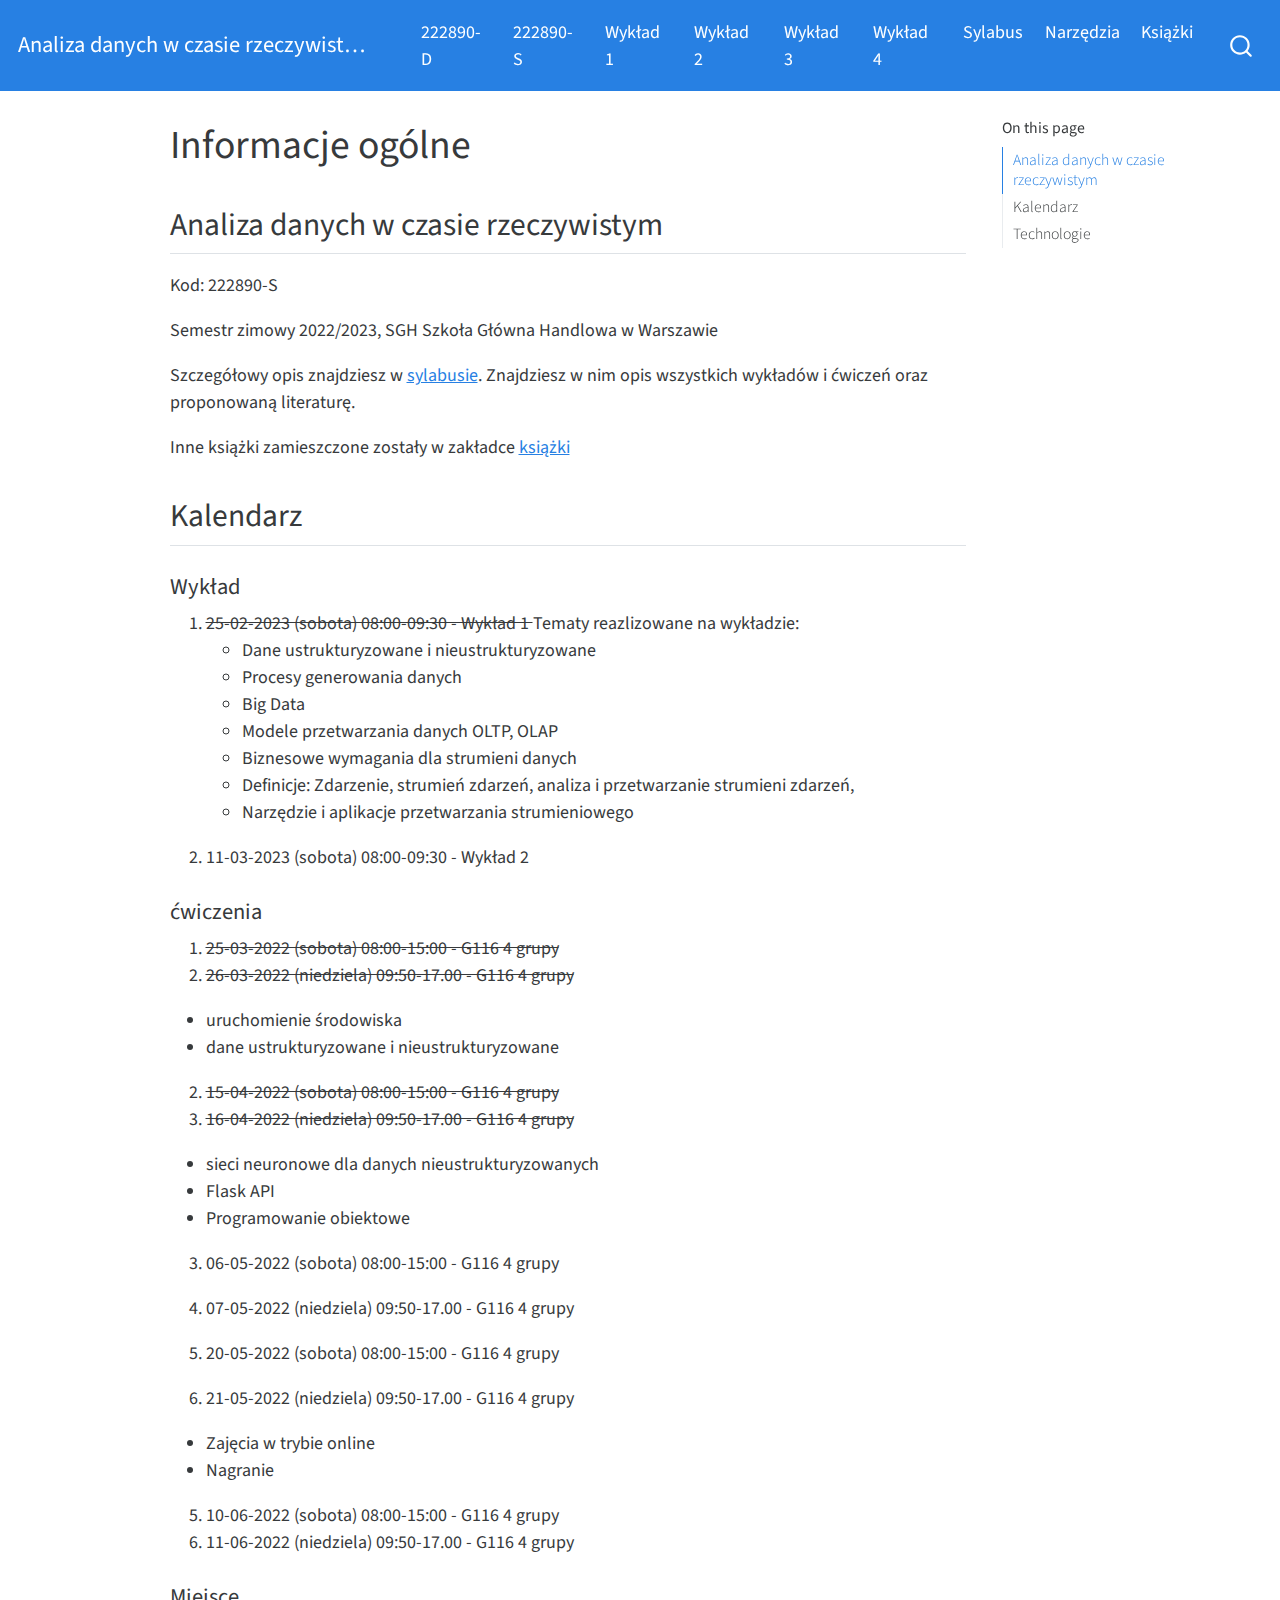
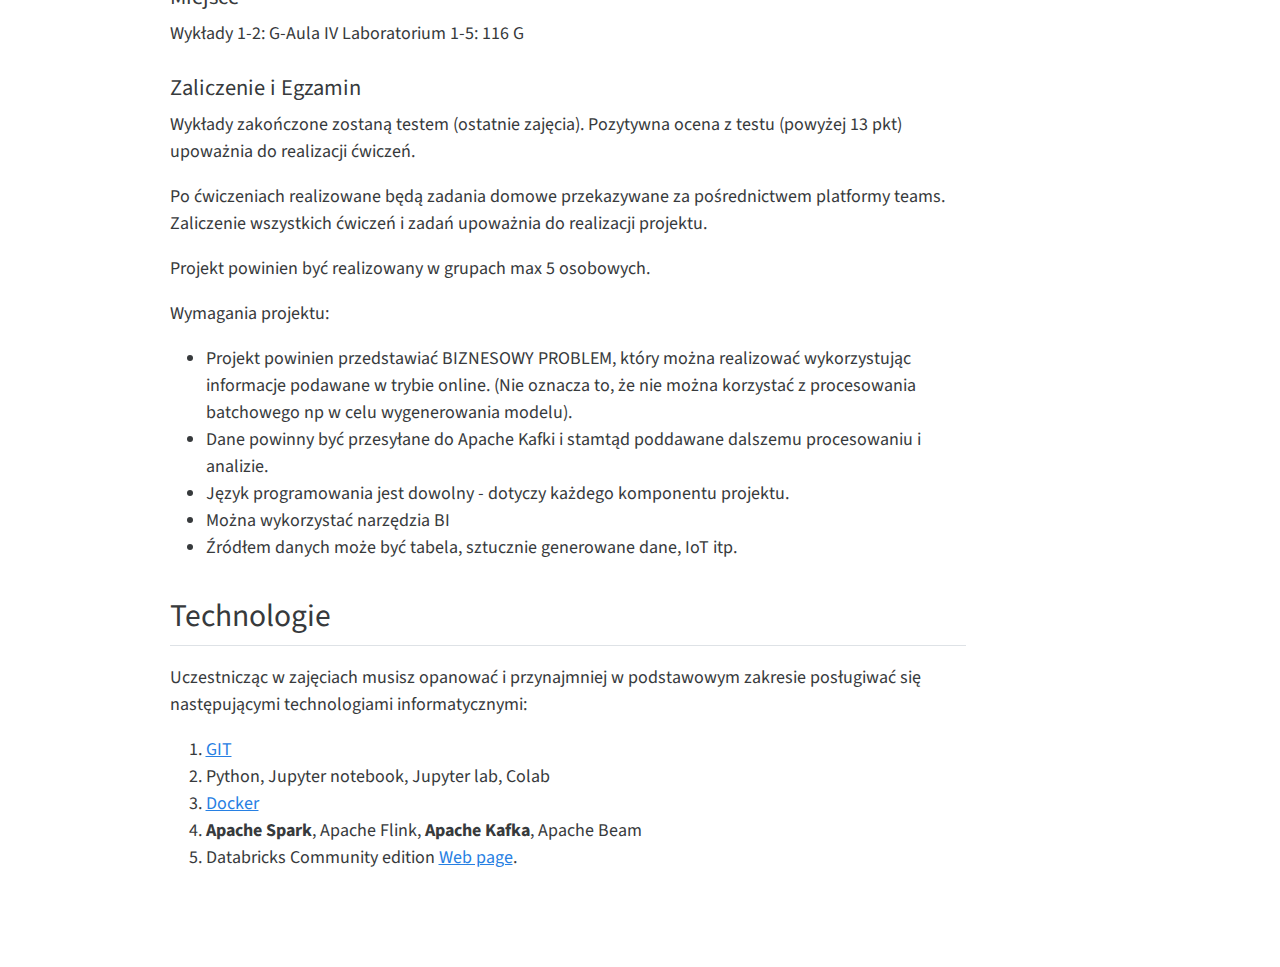
==== commit dbc2e1f1: "lab po 4" ====
--- a/docs/indexS.html
+++ b/docs/indexS.html
@@ -2,7 +2,7 @@
 <html xmlns="http://www.w3.org/1999/xhtml" lang="en" xml:lang="en"><head>
 
 <meta charset="utf-8">
-<meta name="generator" content="quarto-1.2.335">
+<meta name="generator" content="quarto-1.2.475">
 
 <meta name="viewport" content="width=device-width, initial-scale=1.0, user-scalable=yes">
 
@@ -199,14 +199,31 @@
 <li>dane ustrukturyzowane i nieustrukturyzowane</li>
 </ul>
 <ol start="2" type="1">
-<li><p>15-04-2022 (sobota) 08:00-15:00 - G116 4 grupy</p></li>
-<li><p>16-04-2022 (niedziela) 09:50-17.00 - G116 4 grupy</p></li>
+<li><del>
+15-04-2022 (sobota) 08:00-15:00 - G116 4 grupy
+</del></li>
+<li><del>
+16-04-2022 (niedziela) 09:50-17.00 - G116 4 grupy
+</del></li>
+</ol>
+<ul>
+<li>sieci neuronowe dla danych nieustrukturyzowanych</li>
+<li>Flask API</li>
+<li>Programowanie obiektowe</li>
+</ul>
+<ol start="3" type="1">
 <li><p>06-05-2022 (sobota) 08:00-15:00 - G116 4 grupy</p></li>
 <li><p>07-05-2022 (niedziela) 09:50-17.00 - G116 4 grupy</p></li>
 <li><p>20-05-2022 (sobota) 08:00-15:00 - G116 4 grupy</p></li>
 <li><p>21-05-2022 (niedziela) 09:50-17.00 - G116 4 grupy</p></li>
-<li><p>10-06-2022 (sobota) 08:00-15:00 - G116 4 grupy</p></li>
-<li><p>11-06-2022 (niedziela) 09:50-17.00 - G116 4 grupy</p></li>
+</ol>
+<ul>
+<li>Zajęcia w trybie online</li>
+<li>Nagranie</li>
+</ul>
+<ol start="5" type="1">
+<li>10-06-2022 (sobota) 08:00-15:00 - G116 4 grupy</li>
+<li>11-06-2022 (niedziela) 09:50-17.00 - G116 4 grupy</li>
 </ol>
 </section>
 <section id="miejsce" class="level4">
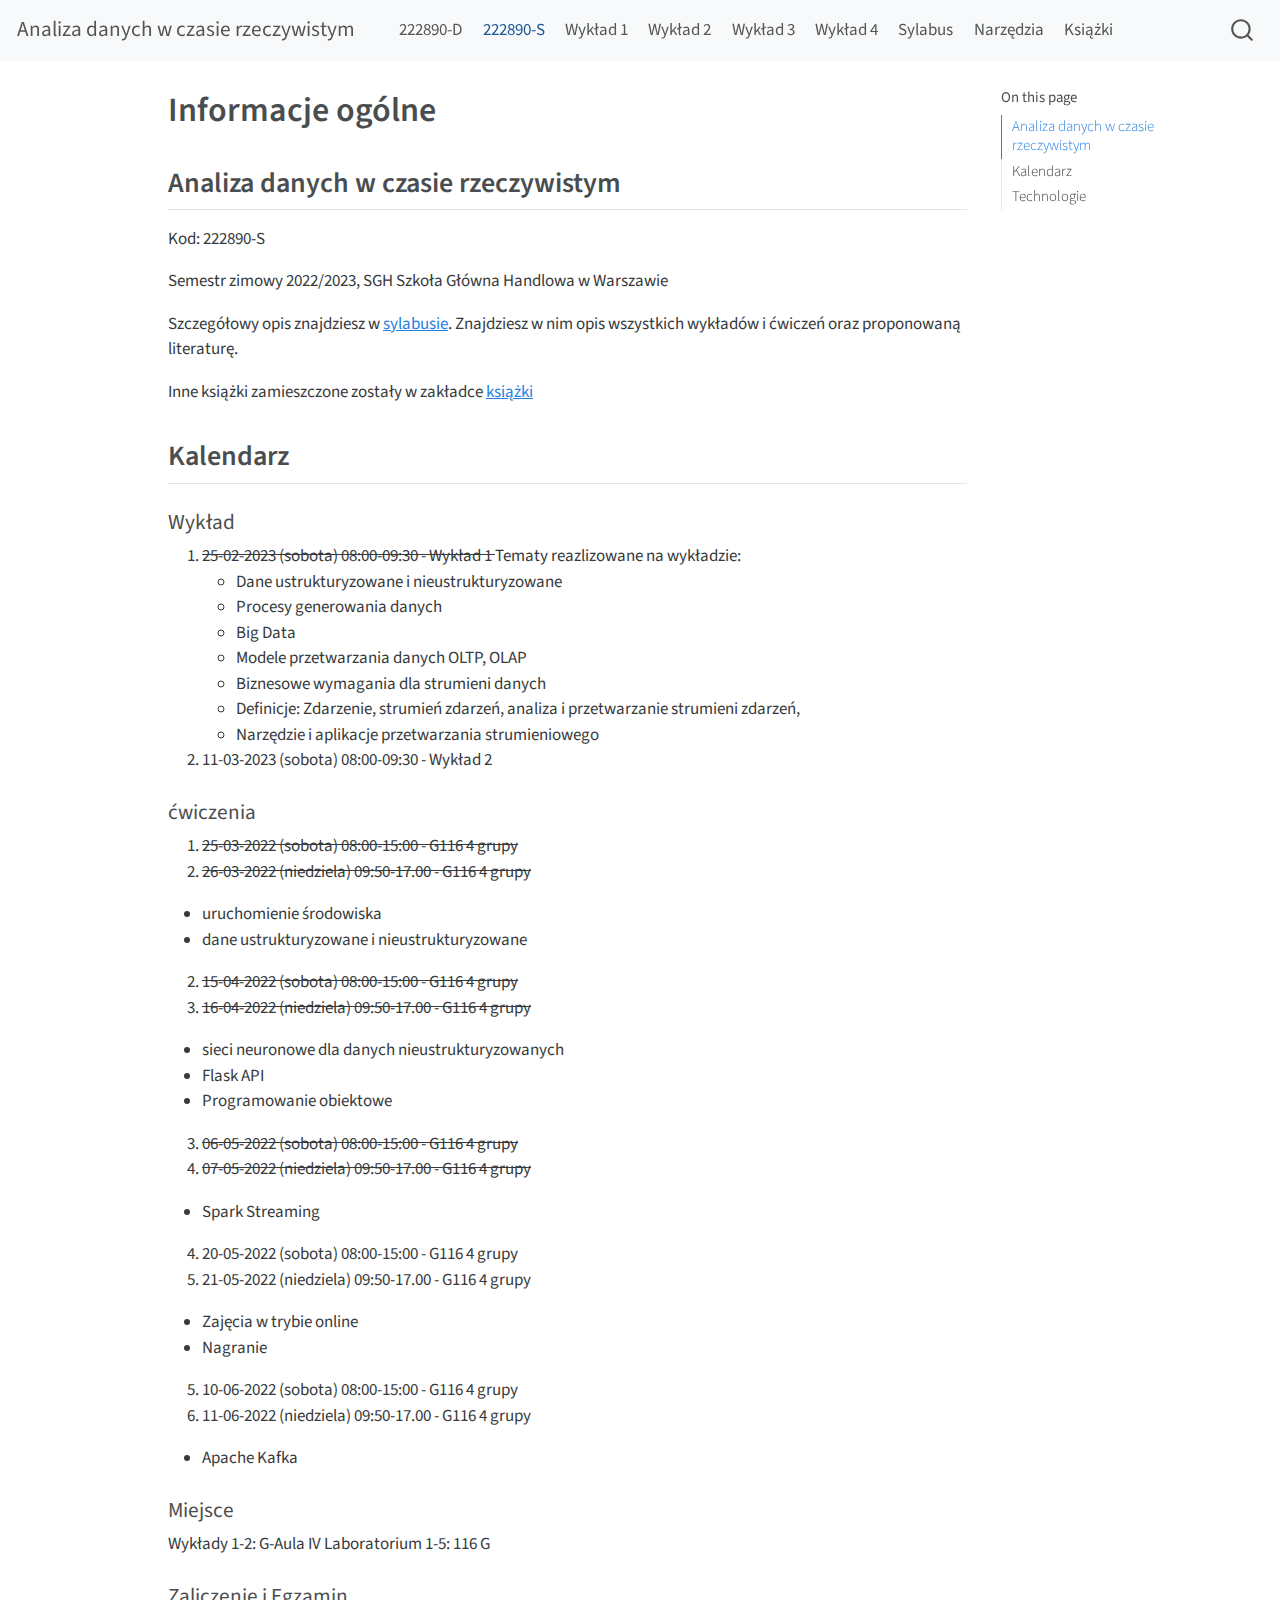
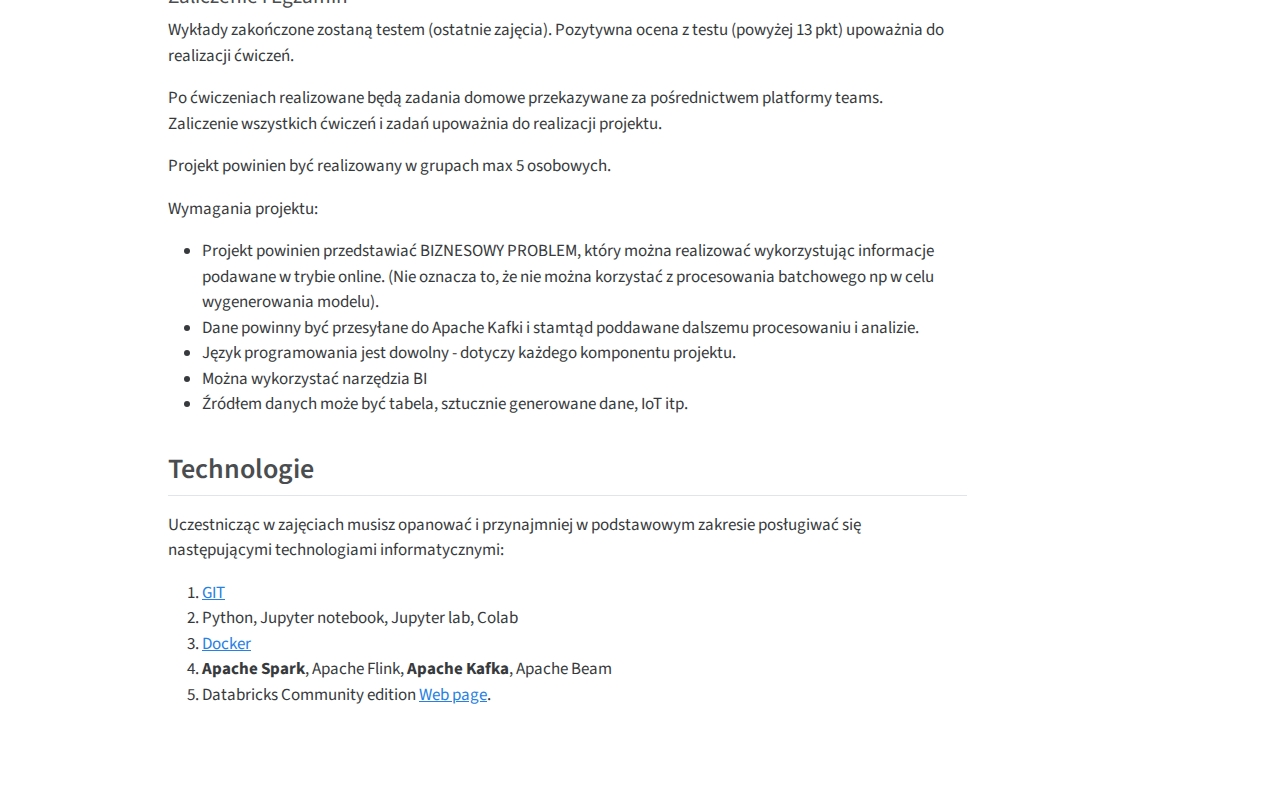
==== commit 829ecf00: "render maj" ====
--- a/docs/indexS.html
+++ b/docs/indexS.html
@@ -2,7 +2,7 @@
 <html xmlns="http://www.w3.org/1999/xhtml" lang="en" xml:lang="en"><head>
 
 <meta charset="utf-8">
-<meta name="generator" content="quarto-1.2.475">
+<meta name="generator" content="quarto-1.3.340">
 
 <meta name="viewport" content="width=device-width, initial-scale=1.0, user-scalable=yes">
 
@@ -17,7 +17,7 @@
 ul.task-list{list-style: none;}
 ul.task-list li input[type="checkbox"] {
   width: 0.8em;
-  margin: 0 0.8em 0.2em -1.6em;
+  margin: 0 0.8em 0.2em -1em; /* quarto-specific, see https://github.com/quarto-dev/quarto-cli/issues/4556 */ 
   vertical-align: middle;
 }
 </style>
@@ -74,49 +74,51 @@
     <span class="navbar-title">Analiza danych w czasie rzeczywistym</span>
     </a>
   </div>
+            <div id="quarto-search" class="" title="Search"></div>
           <button class="navbar-toggler" type="button" data-bs-toggle="collapse" data-bs-target="#navbarCollapse" aria-controls="navbarCollapse" aria-expanded="false" aria-label="Toggle navigation" onclick="if (window.quartoToggleHeadroom) { window.quartoToggleHeadroom(); }">
   <span class="navbar-toggler-icon"></span>
 </button>
           <div class="collapse navbar-collapse" id="navbarCollapse">
             <ul class="navbar-nav navbar-nav-scroll me-auto">
   <li class="nav-item">
-    <a class="nav-link" href="./index.html">
+    <a class="nav-link" href="./index.html" rel="" target="">
  <span class="menu-text">222890-D</span></a>
   </li>  
   <li class="nav-item">
-    <a class="nav-link active" href="./indexS.html" aria-current="page">
+    <a class="nav-link active" href="./indexS.html" rel="" target="" aria-current="page">
  <span class="menu-text">222890-S</span></a>
   </li>  
   <li class="nav-item">
-    <a class="nav-link" href="./wyklad1.html">
+    <a class="nav-link" href="./wyklad1.html" rel="" target="">
  <span class="menu-text">Wykład 1</span></a>
   </li>  
   <li class="nav-item">
-    <a class="nav-link" href="./wyklad2.html">
+    <a class="nav-link" href="./wyklad2.html" rel="" target="">
  <span class="menu-text">Wykład 2</span></a>
   </li>  
   <li class="nav-item">
-    <a class="nav-link" href="./wyklad3.html">
+    <a class="nav-link" href="./wyklad3.html" rel="" target="">
  <span class="menu-text">Wykład 3</span></a>
   </li>  
   <li class="nav-item">
-    <a class="nav-link" href="./wyklad4.html">
+    <a class="nav-link" href="./wyklad4.html" rel="" target="">
  <span class="menu-text">Wykład 4</span></a>
   </li>  
   <li class="nav-item">
-    <a class="nav-link" href="./sylabus.html">
+    <a class="nav-link" href="./sylabus.html" rel="" target="">
  <span class="menu-text">Sylabus</span></a>
   </li>  
   <li class="nav-item">
-    <a class="nav-link" href="./info.html">
+    <a class="nav-link" href="./info.html" rel="" target="">
  <span class="menu-text">Narzędzia</span></a>
   </li>  
   <li class="nav-item">
-    <a class="nav-link" href="./ksiazki.html">
+    <a class="nav-link" href="./ksiazki.html" rel="" target="">
  <span class="menu-text">Książki</span></a>
   </li>  
 </ul>
-              <div id="quarto-search" class="" title="Search"></div>
+            <div class="quarto-navbar-tools ms-auto">
+</div>
           </div> <!-- /navcollapse -->
       </div> <!-- /container-fluid -->
     </nav>
@@ -212,10 +214,19 @@
 <li>Programowanie obiektowe</li>
 </ul>
 <ol start="3" type="1">
-<li><p>06-05-2022 (sobota) 08:00-15:00 - G116 4 grupy</p></li>
-<li><p>07-05-2022 (niedziela) 09:50-17.00 - G116 4 grupy</p></li>
-<li><p>20-05-2022 (sobota) 08:00-15:00 - G116 4 grupy</p></li>
-<li><p>21-05-2022 (niedziela) 09:50-17.00 - G116 4 grupy</p></li>
+<li><del>
+06-05-2022 (sobota) 08:00-15:00 - G116 4 grupy
+</del></li>
+<li><del>
+07-05-2022 (niedziela) 09:50-17.00 - G116 4 grupy
+</del></li>
+</ol>
+<ul>
+<li>Spark Streaming</li>
+</ul>
+<ol start="4" type="1">
+<li>20-05-2022 (sobota) 08:00-15:00 - G116 4 grupy</li>
+<li>21-05-2022 (niedziela) 09:50-17.00 - G116 4 grupy</li>
 </ol>
 <ul>
 <li>Zajęcia w trybie online</li>
@@ -225,6 +236,9 @@
 <li>10-06-2022 (sobota) 08:00-15:00 - G116 4 grupy</li>
 <li>11-06-2022 (niedziela) 09:50-17.00 - G116 4 grupy</li>
 </ol>
+<ul>
+<li>Apache Kafka</li>
+</ul>
 </section>
 <section id="miejsce" class="level4">
 <h4 class="anchored" data-anchor-id="miejsce">Miejsce</h4>
@@ -288,9 +302,23 @@
     icon: icon
   };
   anchorJS.add('.anchored');
+  const isCodeAnnotation = (el) => {
+    for (const clz of el.classList) {
+      if (clz.startsWith('code-annotation-')) {                     
+        return true;
+      }
+    }
+    return false;
+  }
   const clipboard = new window.ClipboardJS('.code-copy-button', {
-    target: function(trigger) {
-      return trigger.previousElementSibling;
+    text: function(trigger) {
+      const codeEl = trigger.previousElementSibling.cloneNode(true);
+      for (const childEl of codeEl.children) {
+        if (isCodeAnnotation(childEl)) {
+          childEl.remove();
+        }
+      }
+      return codeEl.innerText;
     }
   });
   clipboard.on('success', function(e) {
@@ -355,6 +383,92 @@
       return note.innerHTML;
     });
   }
+      let selectedAnnoteEl;
+      const selectorForAnnotation = ( cell, annotation) => {
+        let cellAttr = 'data-code-cell="' + cell + '"';
+        let lineAttr = 'data-code-annotation="' +  annotation + '"';
+        const selector = 'span[' + cellAttr + '][' + lineAttr + ']';
+        return selector;
+      }
+      const selectCodeLines = (annoteEl) => {
+        const doc = window.document;
+        const targetCell = annoteEl.getAttribute("data-target-cell");
+        const targetAnnotation = annoteEl.getAttribute("data-target-annotation");
+        const annoteSpan = window.document.querySelector(selectorForAnnotation(targetCell, targetAnnotation));
+        const lines = annoteSpan.getAttribute("data-code-lines").split(",");
+        const lineIds = lines.map((line) => {
+          return targetCell + "-" + line;
+        })
+        let top = null;
+        let height = null;
+        let parent = null;
+        if (lineIds.length > 0) {
+            //compute the position of the single el (top and bottom and make a div)
+            const el = window.document.getElementById(lineIds[0]);
+            top = el.offsetTop;
+            height = el.offsetHeight;
+            parent = el.parentElement.parentElement;
+          if (lineIds.length > 1) {
+            const lastEl = window.document.getElementById(lineIds[lineIds.length - 1]);
+            const bottom = lastEl.offsetTop + lastEl.offsetHeight;
+            height = bottom - top;
+          }
+          if (top !== null && height !== null && parent !== null) {
+            // cook up a div (if necessary) and position it 
+            let div = window.document.getElementById("code-annotation-line-highlight");
+            if (div === null) {
+              div = window.document.createElement("div");
+              div.setAttribute("id", "code-annotation-line-highlight");
+              div.style.position = 'absolute';
+              parent.appendChild(div);
+            }
+            div.style.top = top - 2 + "px";
+            div.style.height = height + 4 + "px";
+            let gutterDiv = window.document.getElementById("code-annotation-line-highlight-gutter");
+            if (gutterDiv === null) {
+              gutterDiv = window.document.createElement("div");
+              gutterDiv.setAttribute("id", "code-annotation-line-highlight-gutter");
+              gutterDiv.style.position = 'absolute';
+              const codeCell = window.document.getElementById(targetCell);
+              const gutter = codeCell.querySelector('.code-annotation-gutter');
+              gutter.appendChild(gutterDiv);
+            }
+            gutterDiv.style.top = top - 2 + "px";
+            gutterDiv.style.height = height + 4 + "px";
+          }
+          selectedAnnoteEl = annoteEl;
+        }
+      };
+      const unselectCodeLines = () => {
+        const elementsIds = ["code-annotation-line-highlight", "code-annotation-line-highlight-gutter"];
+        elementsIds.forEach((elId) => {
+          const div = window.document.getElementById(elId);
+          if (div) {
+            div.remove();
+          }
+        });
+        selectedAnnoteEl = undefined;
+      };
+      // Attach click handler to the DT
+      const annoteDls = window.document.querySelectorAll('dt[data-target-cell]');
+      for (const annoteDlNode of annoteDls) {
+        annoteDlNode.addEventListener('click', (event) => {
+          const clickedEl = event.target;
+          if (clickedEl !== selectedAnnoteEl) {
+            unselectCodeLines();
+            const activeEl = window.document.querySelector('dt[data-target-cell].code-annotation-active');
+            if (activeEl) {
+              activeEl.classList.remove('code-annotation-active');
+            }
+            selectCodeLines(clickedEl);
+            clickedEl.classList.add('code-annotation-active');
+          } else {
+            // Unselect the line
+            unselectCodeLines();
+            clickedEl.classList.remove('code-annotation-active');
+          }
+        });
+      }
   const findCites = (el) => {
     const parentEl = el.parentElement;
     if (parentEl) {
--- a/docs/site_libs/quarto-html/quarto-syntax-highlighting.css
+++ b/docs/site_libs/quarto-html/quarto-syntax-highlighting.css
@@ -55,62 +55,85 @@
 
 code span.ot {
   color: #003B4F;
+  font-style: inherit;
 }
 
 code span.at {
   color: #657422;
+  font-style: inherit;
 }
 
 code span.ss {
   color: #20794D;
+  font-style: inherit;
 }
 
 code span.an {
   color: #5E5E5E;
+  font-style: inherit;
 }
 
 code span.fu {
   color: #4758AB;
+  font-style: inherit;
 }
 
 code span.st {
   color: #20794D;
+  font-style: inherit;
 }
 
 code span.cf {
   color: #003B4F;
+  font-style: inherit;
 }
 
 code span.op {
   color: #5E5E5E;
+  font-style: inherit;
 }
 
 code span.er {
   color: #AD0000;
+  font-style: inherit;
 }
 
 code span.bn {
   color: #AD0000;
+  font-style: inherit;
 }
 
 code span.al {
   color: #AD0000;
+  font-style: inherit;
 }
 
 code span.va {
   color: #111111;
+  font-style: inherit;
+}
+
+code span.bu {
+  font-style: inherit;
+}
+
+code span.ex {
+  font-style: inherit;
 }
 
 code span.pp {
   color: #AD0000;
+  font-style: inherit;
 }
 
 code span.in {
   color: #5E5E5E;
+  font-style: inherit;
 }
 
 code span.vs {
   color: #20794D;
+  font-style: inherit;
 }
 
 code span.wa {
@@ -125,22 +148,27 @@
 
 code span.im {
   color: #00769E;
+  font-style: inherit;
 }
 
 code span.ch {
   color: #20794D;
+  font-style: inherit;
 }
 
 code span.dt {
   color: #AD0000;
+  font-style: inherit;
 }
 
 code span.fl {
   color: #AD0000;
+  font-style: inherit;
 }
 
 code span.co {
   color: #5E5E5E;
+  font-style: inherit;
 }
 
 code span.cv {
@@ -150,18 +178,22 @@
 
 code span.cn {
   color: #8f5902;
+  font-style: inherit;
 }
 
 code span.sc {
   color: #5E5E5E;
+  font-style: inherit;
 }
 
 code span.dv {
   color: #AD0000;
+  font-style: inherit;
 }
 
 code span.kw {
   color: #003B4F;
+  font-style: inherit;
 }
 
 .prevent-inlining {
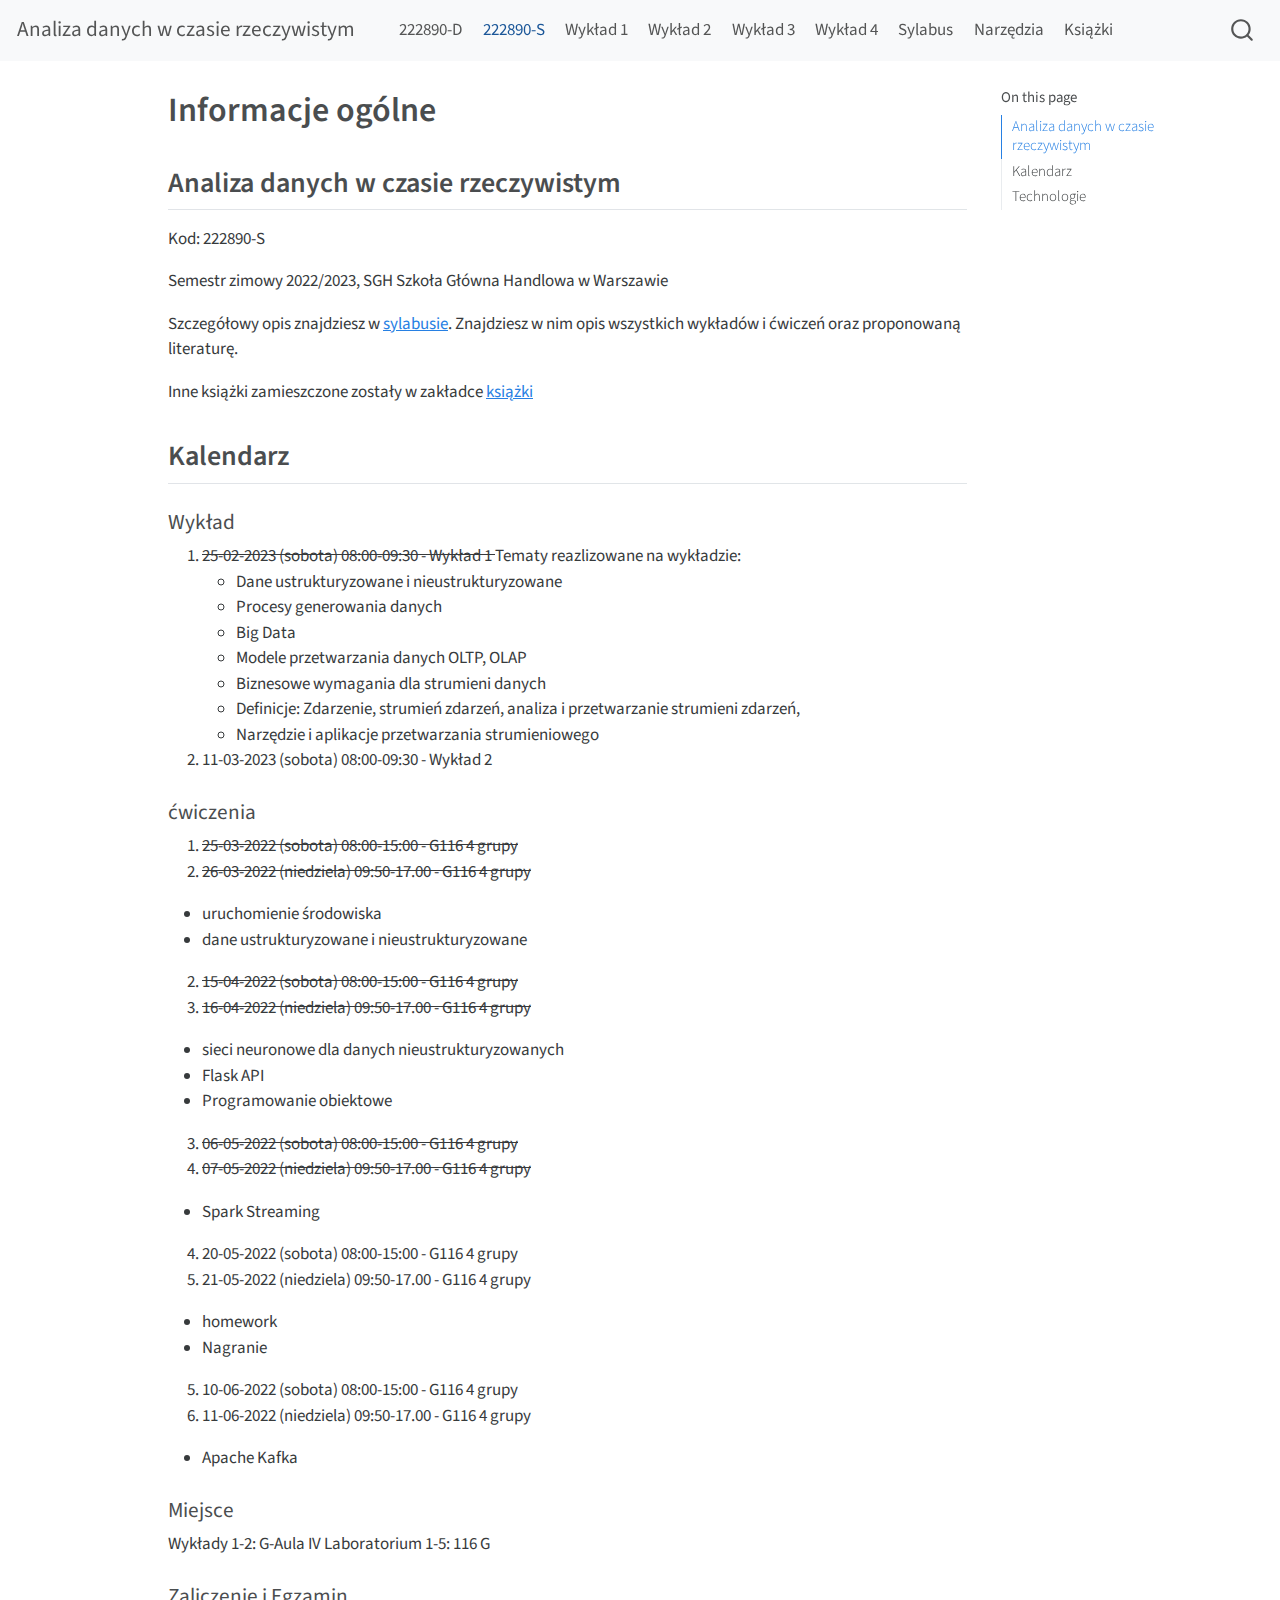
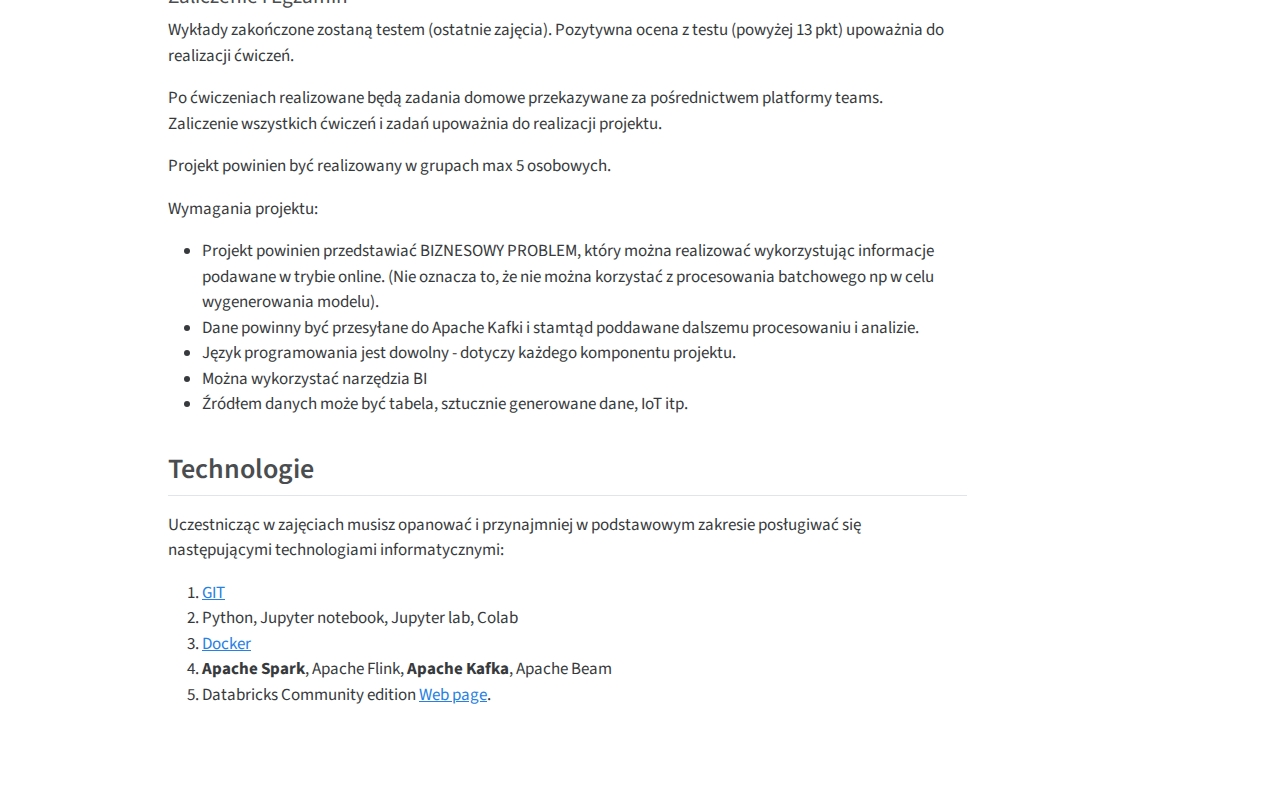
==== commit 06bb36af: "end maj" ====
--- a/docs/indexS.html
+++ b/docs/indexS.html
@@ -2,7 +2,7 @@
 <html xmlns="http://www.w3.org/1999/xhtml" lang="en" xml:lang="en"><head>
 
 <meta charset="utf-8">
-<meta name="generator" content="quarto-1.3.340">
+<meta name="generator" content="quarto-1.3.353">
 
 <meta name="viewport" content="width=device-width, initial-scale=1.0, user-scalable=yes">
 
@@ -229,7 +229,7 @@
 <li>21-05-2022 (niedziela) 09:50-17.00 - G116 4 grupy</li>
 </ol>
 <ul>
-<li>Zajęcia w trybie online</li>
+<li>homework</li>
 <li>Nagranie</li>
 </ul>
 <ol start="5" type="1">
